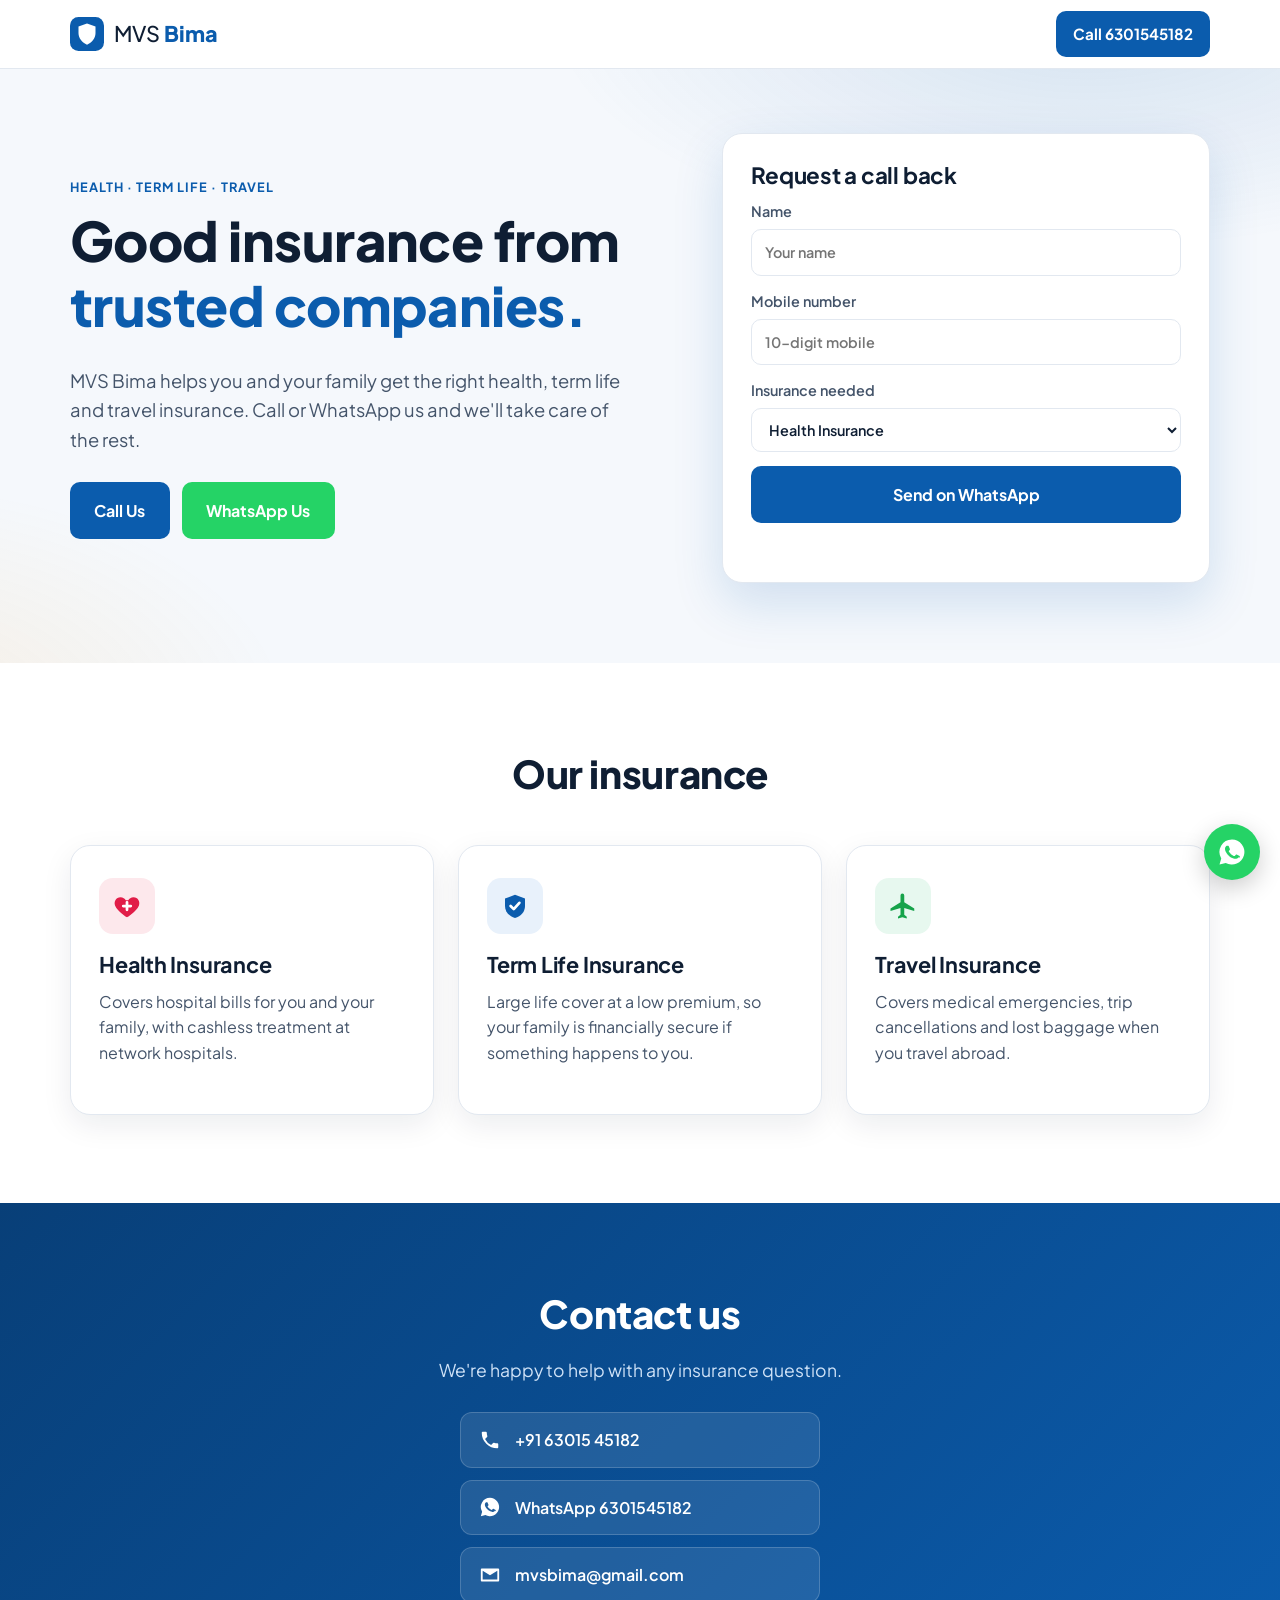
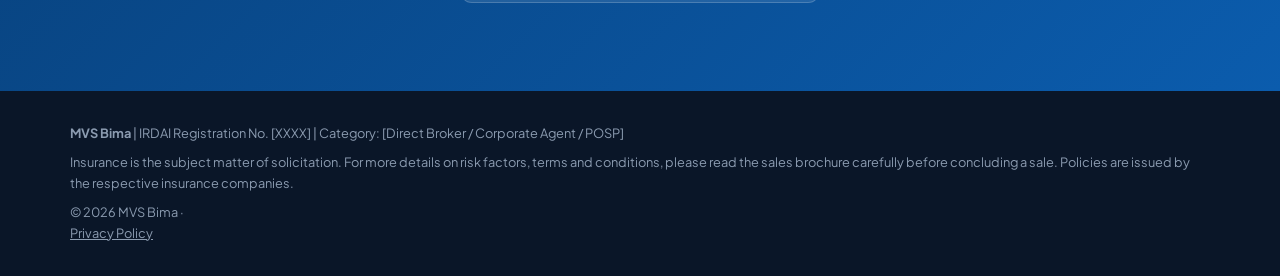
==== index.html @ 155433e0 "MVS Bima website Co-Authored-By: Claude Opus 5.5 <noreply@anthropic.com>" ====
<!doctype html>
<html lang="en">
<head>
  <meta charset="utf-8">
  <meta name="viewport" content="width=device-width, initial-scale=1">
  <title>MVS Bima | Health, Term & Travel Insurance</title>
  <meta name="description" content="Health, term life and travel insurance from trusted insurance companies. Call or WhatsApp MVS Bima on 6301545182.">
  <link rel="canonical" href="https://mvsbima.com/">
  <link rel="icon" href="data:image/svg+xml,<svg xmlns='http://www.w3.org/2000/svg' viewBox='0 0 32 32'><rect width='32' height='32' rx='8' fill='%230b5cad'/><path d='M16 6l8 3v6c0 5-3.4 9-8 11-4.6-2-8-6-8-11V9z' fill='white'/></svg>">
  <link rel="preconnect" href="https://fonts.googleapis.com">
  <link rel="preconnect" href="https://fonts.gstatic.com" crossorigin>
  <link href="https://fonts.googleapis.com/css2?family=Plus+Jakarta+Sans:wght@400;500;600;700;800&display=swap" rel="stylesheet">
  <link rel="stylesheet" href="styles.css">
</head>
<body>

  <!-- Header -->
  <header class="site-header" id="top">
    <div class="container nav">
      <a href="#top" class="brand" aria-label="MVS Bima home">
        <svg class="brand-mark" viewBox="0 0 32 32" aria-hidden="true"><rect width="32" height="32" rx="8"/><path d="M16 6l8 3v6c0 5-3.4 9-8 11-4.6-2-8-6-8-11V9z"/></svg>
        <span>MVS <strong>Bima</strong></span>
      </a>
      <a href="tel:+916301545182" class="btn btn-primary btn-sm">Call 6301545182</a>
    </div>
  </header>

  <main>
    <!-- Hero -->
    <section class="hero">
      <div class="container hero-grid">
        <div class="hero-copy">
          <p class="eyebrow">Health · Term Life · Travel</p>
          <h1>Good insurance from <span class="hl">trusted companies.</span></h1>
          <p class="lead">MVS Bima helps you and your family get the right health, term life and travel insurance. Call or WhatsApp us and we'll take care of the rest.</p>
          <div class="hero-actions">
            <a href="tel:+916301545182" class="btn btn-primary">Call Us</a>
            <a href="https://wa.me/916301545182" target="_blank" rel="noopener" class="btn btn-whatsapp">WhatsApp Us</a>
          </div>
        </div>

        <div class="quote-card">
          <h2>Request a call back</h2>
          <form id="callback-form" class="form" novalidate>
            <label>Name
              <input type="text" name="name" required autocomplete="name" placeholder="Your name">
            </label>
            <label>Mobile number
              <input type="tel" name="phone" required inputmode="numeric" pattern="[6-9][0-9]{9}" maxlength="10" autocomplete="tel" placeholder="10-digit mobile">
            </label>
            <label>Insurance needed
              <select name="type">
                <option>Health Insurance</option>
                <option>Term Life Insurance</option>
                <option>Travel Insurance</option>
              </select>
            </label>
            <button type="submit" class="btn btn-primary btn-block">Send on WhatsApp</button>
            <p class="form-msg" role="status" aria-live="polite"></p>
          </form>
        </div>
      </div>
    </section>

    <!-- Products -->
    <section class="section" id="insurance">
      <div class="container">
        <div class="section-head">
          <h2>Our insurance</h2>
        </div>

        <div class="product-grid">
          <article class="product">
            <div class="icon icon-health" aria-hidden="true">
              <svg viewBox="0 0 24 24"><path d="M12 21s-7.5-4.6-9.5-9.3C1.2 8.5 3.3 5 6.8 5c2 0 3.4 1.1 4.2 2.3h2C13.8 6.1 15.2 5 17.2 5c3.5 0 5.6 3.5 4.3 6.7C19.5 16.4 12 21 12 21z"/><path d="M12 9v6M9 12h6" class="stroke-w"/></svg>
            </div>
            <h3>Health Insurance</h3>
            <p>Covers hospital bills for you and your family, with cashless treatment at network hospitals.</p>
          </article>

          <article class="product">
            <div class="icon icon-term" aria-hidden="true">
              <svg viewBox="0 0 24 24"><path d="M12 3l8 3v6c0 4.6-3.2 8.3-8 9.5C7.2 20.3 4 16.6 4 12V6z"/><path d="M8.5 12l2.5 2.5 4.5-5" class="stroke-w"/></svg>
            </div>
            <h3>Term Life Insurance</h3>
            <p>Large life cover at a low premium, so your family is financially secure if something happens to you.</p>
          </article>

          <article class="product">
            <div class="icon icon-travel" aria-hidden="true">
              <svg viewBox="0 0 24 24"><path d="M21 16v-2l-8-5V3.5a1.5 1.5 0 00-3 0V9l-8 5v2l8-2.5V19l-2 1.5V22l3.5-1 3.5 1v-1.5L13 19v-5.5z"/></svg>
            </div>
            <h3>Travel Insurance</h3>
            <p>Covers medical emergencies, trip cancellations and lost baggage when you travel abroad.</p>
          </article>
        </div>
      </div>
    </section>

    <!-- Contact -->
    <section class="section cta" id="contact">
      <div class="container narrow center">
        <h2>Contact us</h2>
        <p>We're happy to help with any insurance question.</p>
        <div class="contact-list">
          <a class="contact-item" href="tel:+916301545182">
            <svg viewBox="0 0 24 24" aria-hidden="true"><path d="M6.6 10.8a15.1 15.1 0 006.6 6.6l2.2-2.2a1 1 0 011-.25 11.4 11.4 0 003.6.57 1 1 0 011 1V20a1 1 0 01-1 1A17 17 0 013 4a1 1 0 011-1h3.5a1 1 0 011 1c0 1.25.2 2.45.57 3.6a1 1 0 01-.25 1z"/></svg>
            <span>+91 63015 45182</span>
          </a>
          <a class="contact-item" href="https://wa.me/916301545182" target="_blank" rel="noopener">
            <svg viewBox="0 0 24 24" aria-hidden="true"><path d="M12 2a10 10 0 00-8.6 15.1L2 22l5-1.3A10 10 0 1012 2zm5.3 14.2c-.2.6-1.3 1.2-1.8 1.2-.5.1-1 .2-3.3-.7-2.8-1.1-4.6-4-4.7-4.2-.1-.2-1.1-1.5-1.1-2.9s.7-2.1 1-2.4c.3-.3.6-.3.8-.3h.6c.2 0 .4 0 .6.5l.9 2.1c.1.2.1.4 0 .5l-.3.5-.4.5c-.1.1-.3.3-.1.6.2.3.8 1.3 1.7 2.1 1.2 1 2.1 1.3 2.4 1.5.3.1.5.1.6-.1l.9-1c.2-.3.4-.2.6-.1l2 1c.3.1.5.2.5.3.1.1.1.6-.1 1.2z"/></svg>
            <span>WhatsApp 6301545182</span>
          </a>
          <a class="contact-item" href="mailto:mvsbima@gmail.com">
            <svg viewBox="0 0 24 24" aria-hidden="true"><path d="M3 5h18a1 1 0 011 1v12a1 1 0 01-1 1H3a1 1 0 01-1-1V6a1 1 0 011-1zm9 7.2L4 7.3V17h16V7.3z"/></svg>
            <span>mvsbima@gmail.com</span>
          </a>
        </div>
      </div>
    </section>
  </main>

  <!-- Footer -->
  <footer class="site-footer">
    <div class="container disclaimer">
      <!-- TODO: Fill in your IRDAI registration details. Display is mandatory for intermediaries. -->
      <p><strong>MVS Bima</strong> | IRDAI Registration No. [XXXX] | Category: [Direct Broker / Corporate Agent / POSP]</p>
      <p>Insurance is the subject matter of solicitation. For more details on risk factors, terms and conditions, please read the sales brochure carefully before concluding a sale. Policies are issued by the respective insurance companies.</p>
      <p>© <span id="year"></span> MVS Bima · <a href="privacy.html">Privacy Policy</a></p>
    </div>
  </footer>

  <a class="wa-float" href="https://wa.me/916301545182" target="_blank" rel="noopener" aria-label="Chat on WhatsApp">
    <svg viewBox="0 0 24 24" aria-hidden="true"><path d="M12 2a10 10 0 00-8.6 15.1L2 22l5-1.3A10 10 0 1012 2zm5.3 14.2c-.2.6-1.3 1.2-1.8 1.2-.5.1-1 .2-3.3-.7-2.8-1.1-4.6-4-4.7-4.2-.1-.2-1.1-1.5-1.1-2.9s.7-2.1 1-2.4c.3-.3.6-.3.8-.3h.6c.2 0 .4 0 .6.5l.9 2.1c.1.2.1.4 0 .5l-.3.5-.4.5c-.1.1-.3.3-.1.6.2.3.8 1.3 1.7 2.1 1.2 1 2.1 1.3 2.4 1.5.3.1.5.1.6-.1l.9-1c.2-.3.4-.2.6-.1l2 1c.3.1.5.2.5.3.1.1.1.6-.1 1.2z"/></svg>
  </a>

  <script src="script.js"></script>
</body>
</html>
---- styles.css ----
:root {
  --blue: #0b5cad;
  --blue-dark: #083f78;
  --blue-soft: #e8f1fb;
  --accent: #f59e0b;
  --green: #16a34a;
  --ink: #0f1e33;
  --ink-2: #44546a;
  --line: #e2e8f0;
  --bg: #ffffff;
  --bg-alt: #f5f8fc;
  --radius: 14px;
  --shadow: 0 10px 30px rgba(15, 30, 51, .08);
  --shadow-lg: 0 20px 50px rgba(11, 92, 173, .16);
}

*, *::before, *::after { box-sizing: border-box; }
html { scroll-behavior: smooth; scroll-padding-top: 80px; }
body {
  margin: 0;
  font-family: "Plus Jakarta Sans", system-ui, -apple-system, Segoe UI, Roboto, sans-serif;
  color: var(--ink);
  background: var(--bg);
  line-height: 1.6;
  -webkit-font-smoothing: antialiased;
}
img, svg { display: block; max-width: 100%; }
a { color: inherit; text-decoration: none; }
h1, h2, h3, h4 { line-height: 1.2; margin: 0 0 .5em; letter-spacing: -.01em; }
p { margin: 0 0 1em; }

.container { width: 100%; max-width: 1180px; margin: 0 auto; padding: 0 20px; }
.container.narrow { max-width: 820px; }

/* Buttons */
.btn {
  display: inline-flex; align-items: center; justify-content: center; gap: .5em;
  padding: .85em 1.4em; border-radius: 10px; border: 2px solid transparent;
  font: inherit; font-weight: 700; cursor: pointer; transition: .2s ease;
}
.btn-sm { padding: .55em 1em; font-size: .95rem; }
.btn-block { width: 100%; }
.btn-primary { background: var(--blue); color: #fff; }
.btn-primary:hover { background: var(--blue-dark); transform: translateY(-1px); }
.btn-whatsapp { background: #25d366; color: #fff; }
.btn-whatsapp:hover { background: #1ebe5a; transform: translateY(-1px); }
.hero-actions { display: flex; flex-wrap: wrap; gap: 12px; margin-top: 28px; }

/* Header */
.site-header {
  position: sticky; top: 0; z-index: 50;
  background: rgba(255, 255, 255, .92); backdrop-filter: blur(10px);
  border-bottom: 1px solid var(--line);
}
.nav { display: flex; align-items: center; justify-content: space-between; height: 68px; }
.brand { display: flex; align-items: center; gap: 10px; font-size: 1.35rem; font-weight: 500; color: var(--ink); }
.brand strong { color: var(--blue); font-weight: 800; }
.brand-mark { width: 34px; height: 34px; }
.brand-mark rect { fill: var(--blue); }
.brand-mark path { fill: #fff; }


/* Hero */
.hero {
  background:
    radial-gradient(900px 400px at 85% -10%, rgba(11, 92, 173, .14), transparent 60%),
    radial-gradient(700px 400px at -10% 110%, rgba(245, 158, 11, .10), transparent 60%),
    var(--bg-alt);
  padding: 64px 0 80px;
}
.hero-grid { display: grid; grid-template-columns: 1.1fr .9fr; gap: 56px; align-items: center; }
.eyebrow { color: var(--blue); font-weight: 700; text-transform: uppercase; letter-spacing: .08em; font-size: .8rem; margin-bottom: .8em; }
.hero h1 { font-size: clamp(2.1rem, 4.4vw, 3.4rem); font-weight: 800; }
.hl { color: var(--blue); }
.lead { font-size: 1.15rem; color: var(--ink-2); max-width: 560px; }
.hero-points { list-style: none; padding: 0; margin: 24px 0 0; display: grid; gap: 10px; }
.hero-points li, .ticks li { position: relative; padding-left: 30px; }
.hero-points li::before, .ticks li::before {
  content: ""; position: absolute; left: 0; top: .3em; width: 18px; height: 18px; border-radius: 50%;
  background: var(--green) url("data:image/svg+xml,%3Csvg xmlns='http://www.w3.org/2000/svg' viewBox='0 0 24 24' fill='none' stroke='white' stroke-width='3.5' stroke-linecap='round' stroke-linejoin='round'%3E%3Cpath d='M5 12l5 5 9-10'/%3E%3C/svg%3E") center / 12px no-repeat;
}
.hero-points li { font-weight: 600; }

/* Quote card */
.quote-card, .cta-card {
  background: #fff; border-radius: 20px; padding: 28px; box-shadow: var(--shadow-lg); border: 1px solid var(--line);
}
.quote-card h2 { font-size: 1.4rem; }

.form { display: grid; gap: 14px; }
.form label { display: grid; gap: 6px; font-size: .9rem; font-weight: 600; color: var(--ink-2); }
.form .row { display: grid; grid-template-columns: 1fr 1fr; gap: 14px; }
.form input, .form select {
  font: inherit; color: var(--ink); padding: .75em .9em; border: 1.5px solid var(--line); border-radius: 10px; background: #fff; width: 100%;
}
.form input:focus, .form select:focus { outline: none; border-color: var(--blue); box-shadow: 0 0 0 3px rgba(11, 92, 173, .15); }
.form input.invalid { border-color: #dc2626; }
.form .check { display: flex; gap: 10px; align-items: flex-start; font-weight: 500; font-size: .82rem; }
.form .check input { width: auto; margin-top: 3px; }
.form-msg { margin: 0; font-size: .9rem; font-weight: 600; min-height: 1.2em; }
.form-msg.ok { color: var(--green); }
.form-msg.err { color: #dc2626; }
[hidden] { display: none !important; }

/* Sections */
.section { padding: 88px 0; }
.section.alt { background: var(--bg-alt); }
.section-head { text-align: center; max-width: 680px; margin: 0 auto 48px; }
.section-head h2 { font-size: clamp(1.8rem, 3vw, 2.5rem); font-weight: 800; }
.section-head p:not(.eyebrow) { color: var(--ink-2); font-size: 1.05rem; }

/* Products */
.product-grid { display: grid; grid-template-columns: repeat(3, 1fr); gap: 24px; align-items: stretch; }
.product {
  position: relative; display: flex; flex-direction: column; background: #fff; border: 1px solid var(--line);
  border-radius: 20px; padding: 32px 28px; box-shadow: var(--shadow); transition: .25s ease;
}
.product:hover { transform: translateY(-4px); box-shadow: var(--shadow-lg); }
.product.featured { border: 2px solid var(--blue); }
.product h3 { font-size: 1.35rem; }
.product > p { color: var(--ink-2); }
.product .ticks { list-style: none; padding: 0; margin: 8px 0 28px; display: grid; gap: 10px; flex: 1; font-size: .95rem; }
.badge { position: absolute; top: -13px; right: 24px; background: var(--accent); color: #fff; font-size: .75rem; font-weight: 800; padding: 4px 12px; border-radius: 99px; text-transform: uppercase; letter-spacing: .05em; }
.icon { width: 56px; height: 56px; border-radius: 14px; display: grid; place-items: center; margin-bottom: 18px; }
.icon svg { width: 30px; height: 30px; }
.icon svg path { fill: currentColor; }
.icon svg .stroke-w { fill: none; stroke: #fff; stroke-width: 2.2; stroke-linecap: round; stroke-linejoin: round; }
.icon-health { background: #fde8ec; color: #e11d48; }
.icon-term { background: var(--blue-soft); color: var(--blue); }
.icon-travel { background: #e7f8ef; color: var(--green); }
.footnote { margin-top: 24px; text-align: center; font-size: .82rem; color: var(--ink-2); }

/* CTA */
.cta { background: linear-gradient(135deg, var(--blue-dark), var(--blue)); color: #fff; }
.cta-grid { display: grid; grid-template-columns: 1.1fr .9fr; gap: 56px; align-items: center; }
.cta h2 { font-size: clamp(1.8rem, 3vw, 2.5rem); font-weight: 800; }
.cta-grid > div > p { color: #cfe2f7; font-size: 1.1rem; }
.cta-card { color: var(--ink); }
.cta-card h3 { font-size: 1.3rem; }
.center { text-align: center; }
.cta .center > p { color: #cfe2f7; font-size: 1.1rem; }
.contact-list { display: grid; gap: 12px; margin: 28px auto 0; max-width: 360px; text-align: left; }
.contact-item { display: flex; align-items: center; gap: 14px; padding: 14px 18px; border-radius: 12px; background: rgba(255, 255, 255, .1); border: 1px solid rgba(255, 255, 255, .18); font-weight: 600; transition: .2s; }
.contact-item:hover { background: rgba(255, 255, 255, .18); }
.contact-item svg { width: 22px; height: 22px; fill: #fff; flex: none; }

/* Footer */
.site-footer { background: #0a1628; color: #c3cfdd; padding: 8px 0 24px; font-size: .95rem; }
.disclaimer a { text-decoration: underline; }
.site-footer h4 { color: #fff; font-size: 1rem; margin-bottom: 14px; }
.site-footer a:not(.brand) { display: block; margin-bottom: 8px; }
.site-footer a:not(.brand):hover { color: #fff; }
.disclaimer { padding-top: 24px; font-size: .8rem; color: #8b9bb0; }
.disclaimer p { margin-bottom: .7em; }

/* WhatsApp float */
.wa-float { position: fixed; right: 20px; bottom: 20px; z-index: 60; width: 56px; height: 56px; border-radius: 50%; background: #25d366; display: grid; place-items: center; box-shadow: 0 8px 24px rgba(0, 0, 0, .2); transition: .2s; }
.wa-float:hover { transform: scale(1.06); }
.wa-float svg { width: 30px; height: 30px; fill: #fff; }

/* Responsive */
@media (max-width: 980px) {
  .hero-grid, .cta-grid { grid-template-columns: 1fr; gap: 40px; }
  .product-grid { grid-template-columns: 1fr; max-width: 520px; margin: 0 auto; }
}
@media (max-width: 820px) {
  .nav .btn-sm { font-size: .85rem; padding: .5em .8em; }
}
@media (max-width: 560px) {
  .hero { padding: 40px 0 56px; }
  .section { padding: 64px 0; }
  .quote-card, .cta-card { padding: 22px; }
}
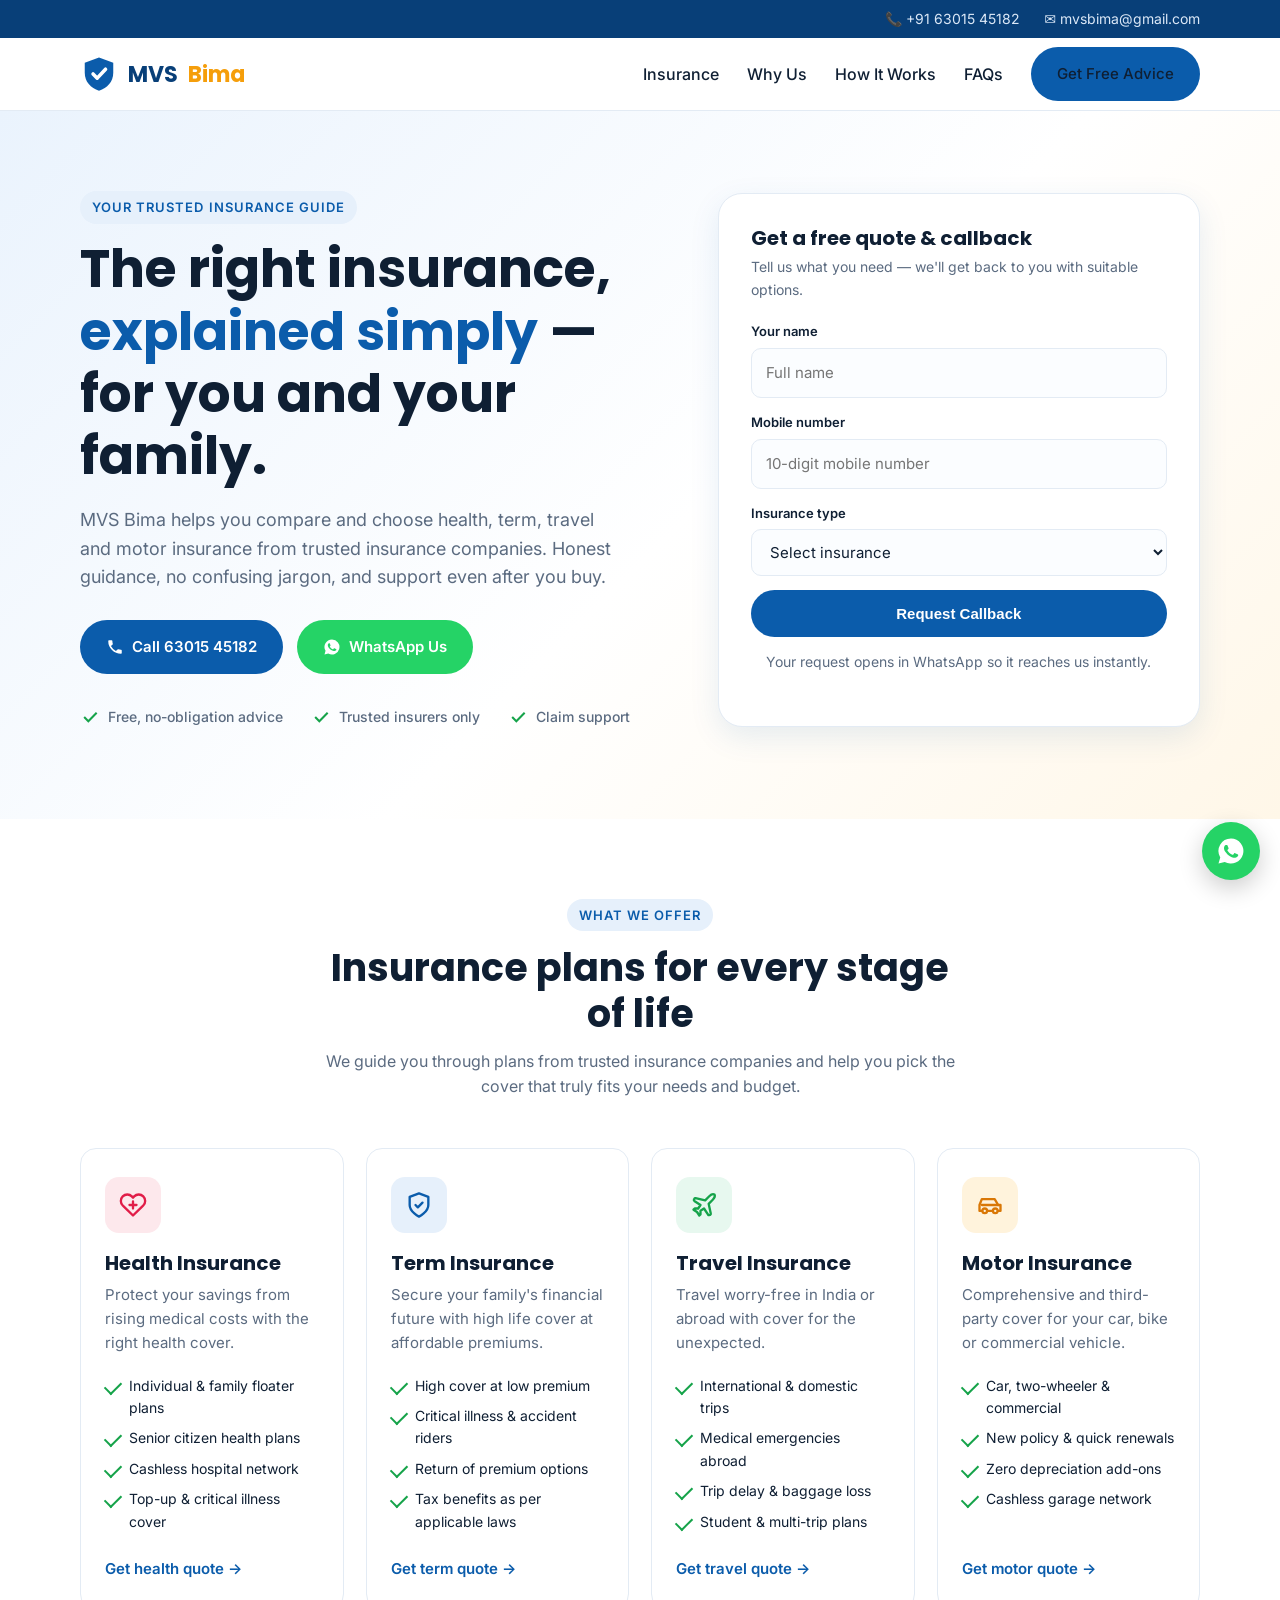
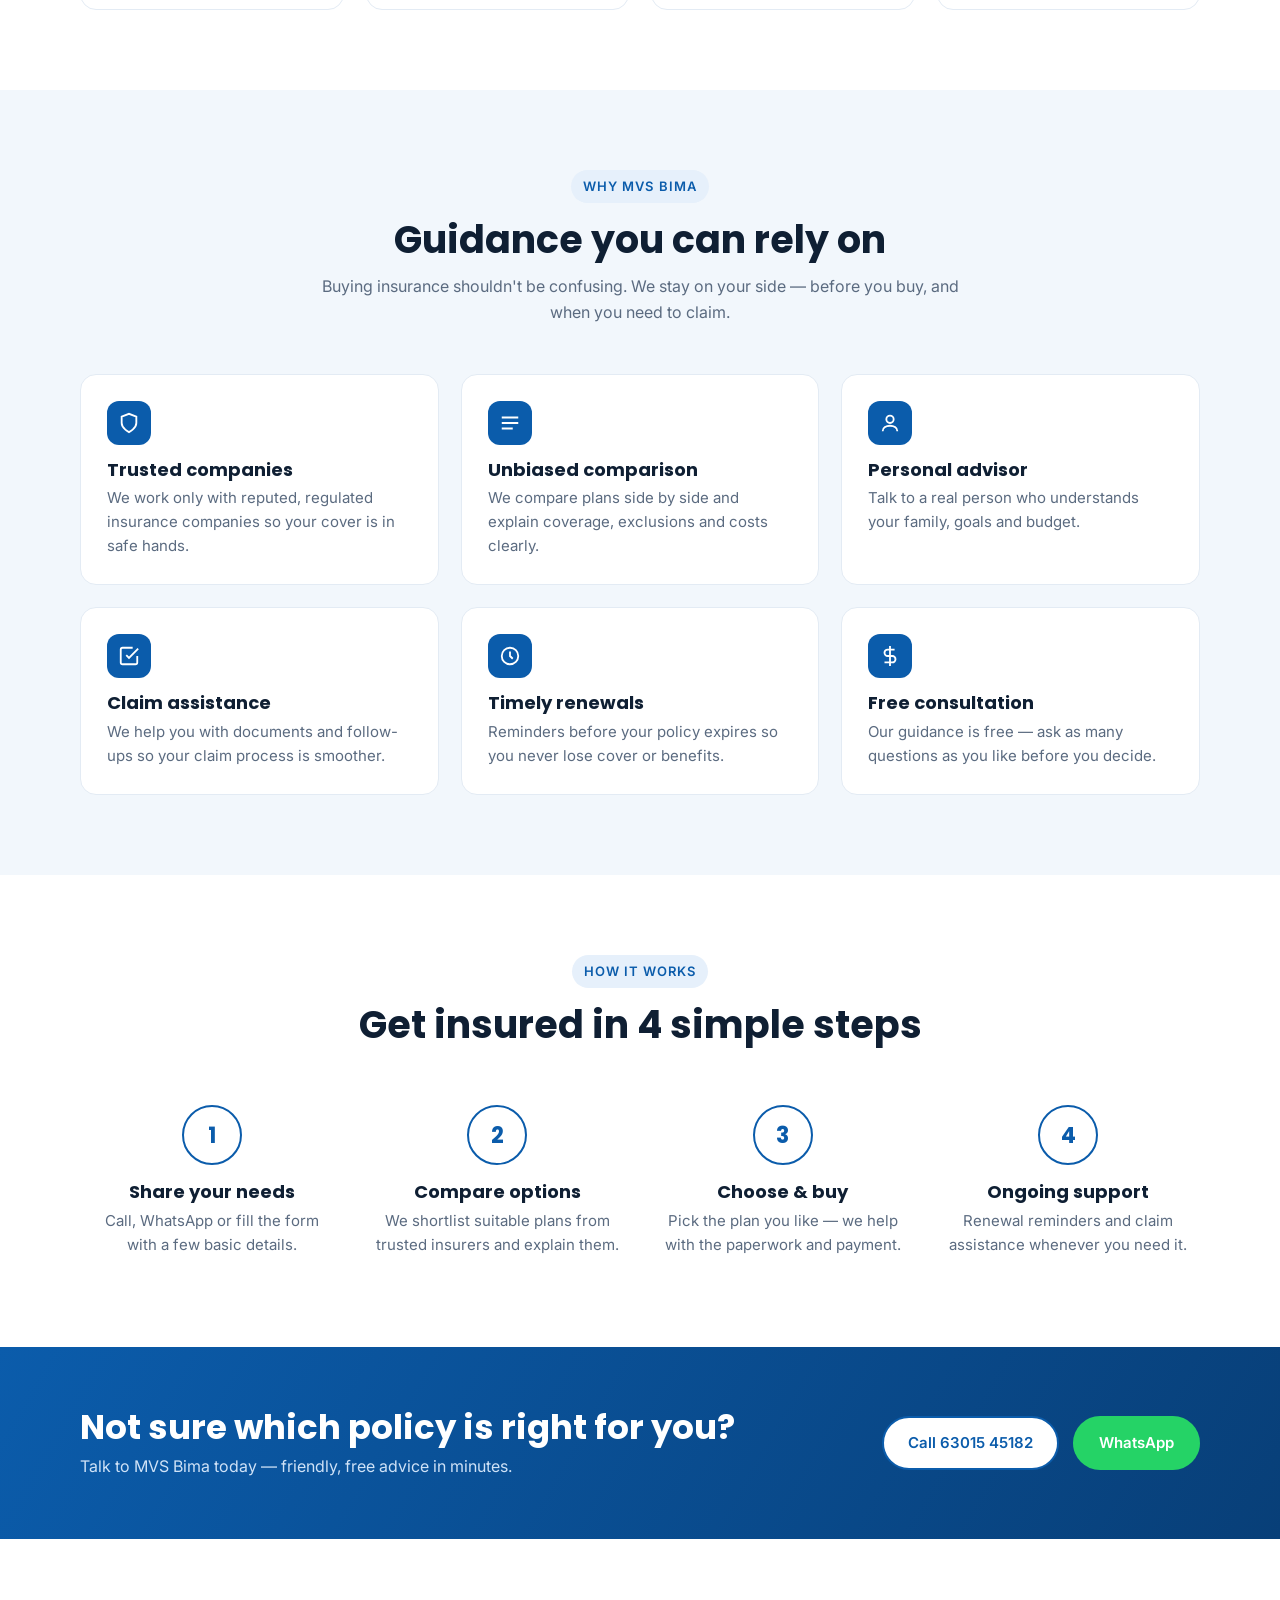
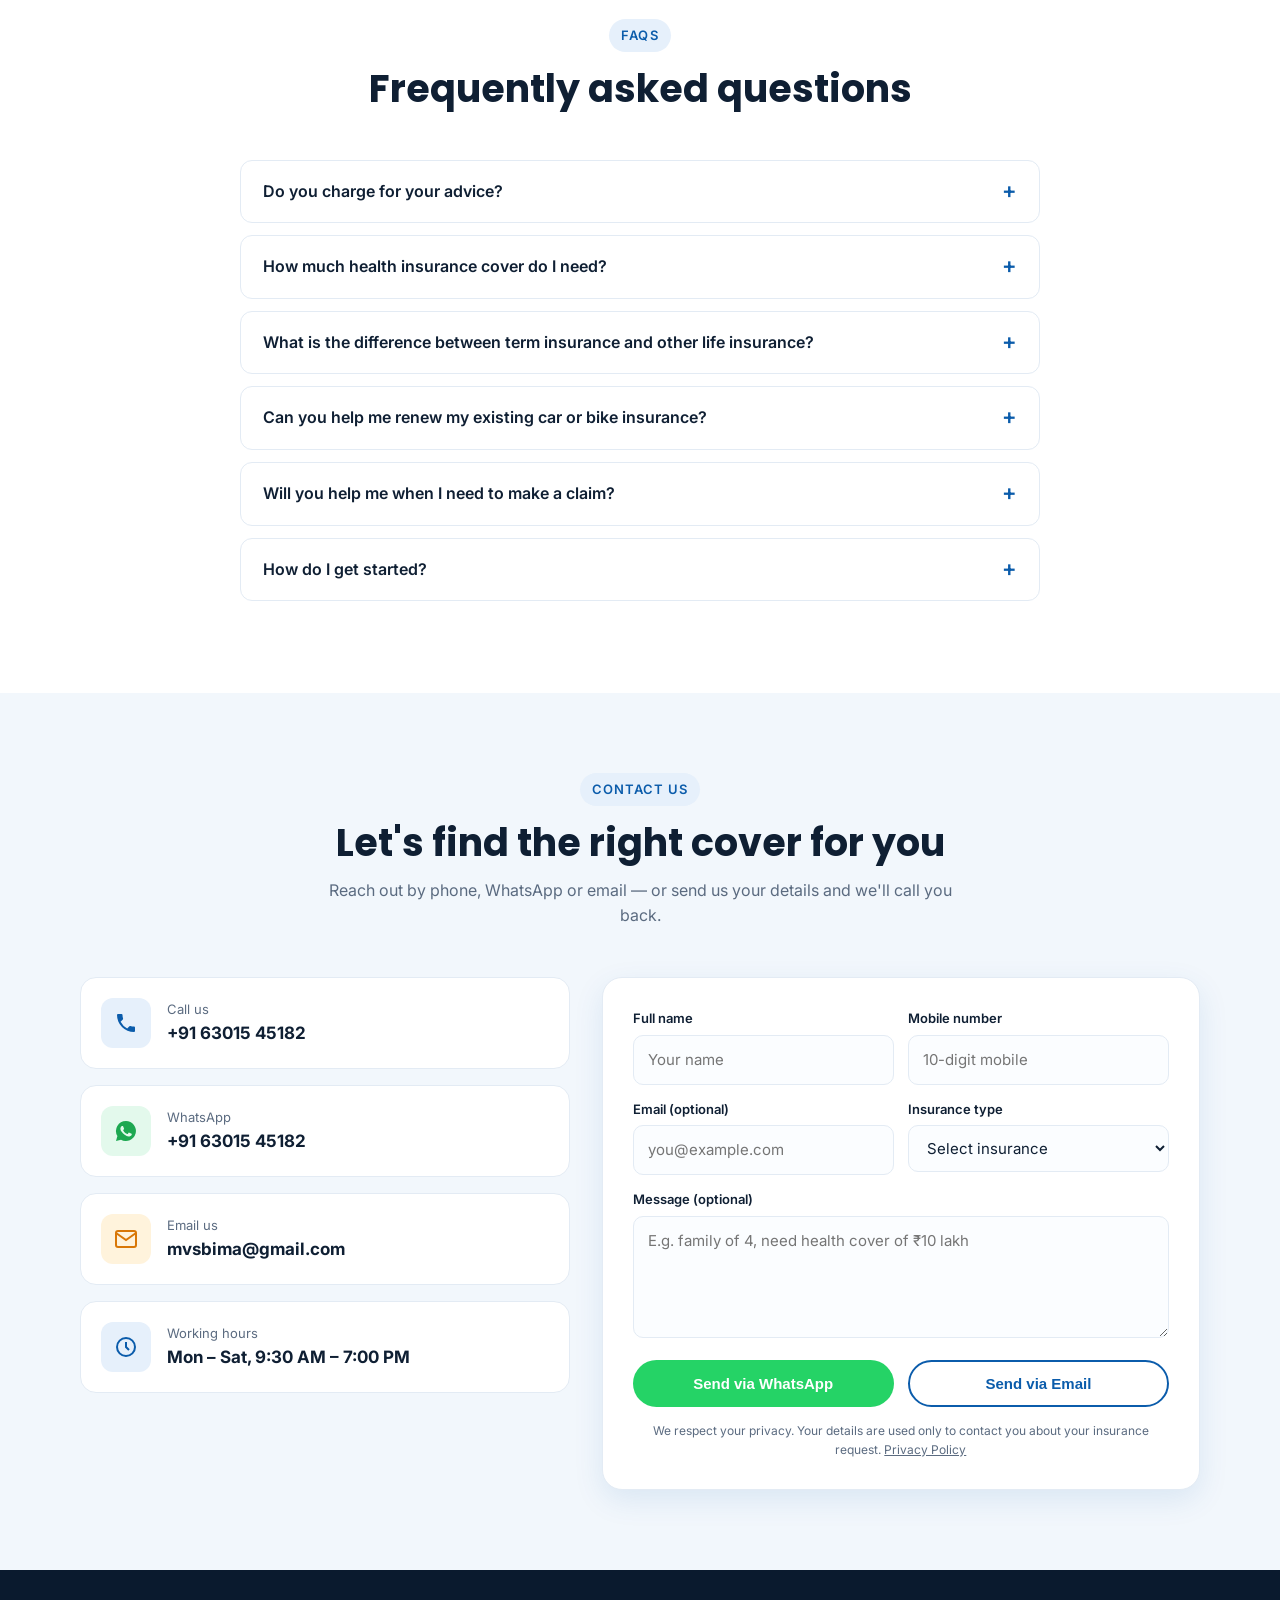
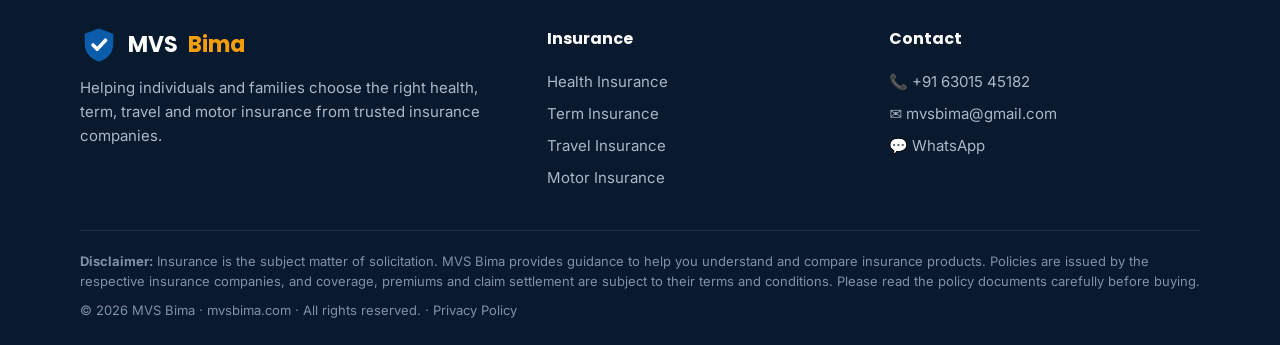
==== commit f8640afc: "Launch new MVS Bima website with health, term, travel and motor insurance Replaces the homepage with" ====
--- a/index.html
+++ b/index.html
@@ -1,139 +1,528 @@
-<!doctype html>
+<!DOCTYPE html>
 <html lang="en">
 <head>
-  <meta charset="utf-8">
-  <meta name="viewport" content="width=device-width, initial-scale=1">
-  <title>MVS Bima | Health, Term & Travel Insurance</title>
-  <meta name="description" content="Health, term life and travel insurance from trusted insurance companies. Call or WhatsApp MVS Bima on 6301545182.">
-  <link rel="canonical" href="https://mvsbima.com/">
-  <link rel="icon" href="data:image/svg+xml,<svg xmlns='http://www.w3.org/2000/svg' viewBox='0 0 32 32'><rect width='32' height='32' rx='8' fill='%230b5cad'/><path d='M16 6l8 3v6c0 5-3.4 9-8 11-4.6-2-8-6-8-11V9z' fill='white'/></svg>">
-  <link rel="preconnect" href="https://fonts.googleapis.com">
-  <link rel="preconnect" href="https://fonts.gstatic.com" crossorigin>
-  <link href="https://fonts.googleapis.com/css2?family=Plus+Jakarta+Sans:wght@400;500;600;700;800&display=swap" rel="stylesheet">
-  <link rel="stylesheet" href="styles.css">
+<meta charset="UTF-8">
+<meta name="viewport" content="width=device-width, initial-scale=1">
+<title>MVS Bima | Health, Term, Travel &amp; Motor Insurance Guidance</title>
+<meta name="description" content="MVS Bima helps you choose the right health, term, travel and motor insurance from trusted insurance companies. Free guidance. Call 6301545182.">
+<meta name="keywords" content="MVS Bima, health insurance, term insurance, travel insurance, motor insurance, car insurance, bike insurance, insurance advisor">
+<link rel="canonical" href="https://mvsbima.com/">
+<meta property="og:title" content="MVS Bima – Insurance guidance you can trust">
+<meta property="og:description" content="Health, term, travel and motor insurance from trusted companies. Call 6301545182.">
+<meta property="og:url" content="https://mvsbima.com/">
+<meta property="og:type" content="website">
+<link rel="icon" href="data:image/svg+xml,%3Csvg xmlns='http://www.w3.org/2000/svg' viewBox='0 0 64 64'%3E%3Cpath d='M32 4 8 13v17c0 15 10 26 24 30 14-4 24-15 24-30V13z' fill='%230b5cab'/%3E%3Cpath d='m22 32 7 7 14-15' stroke='%23fff' stroke-width='6' fill='none' stroke-linecap='round' stroke-linejoin='round'/%3E%3C/svg%3E">
+<link rel="preconnect" href="https://fonts.googleapis.com">
+<link rel="preconnect" href="https://fonts.gstatic.com" crossorigin>
+<link href="https://fonts.googleapis.com/css2?family=Poppins:wght@500;600;700&family=Inter:wght@400;500;600&display=swap" rel="stylesheet">
+<style>
+:root{
+  --primary:#0b5cab; --primary-dark:#083f78; --accent:#f59e0b; --green:#16a34a;
+  --ink:#0f1f33; --muted:#5b6b80; --bg:#ffffff; --soft:#f2f7fc; --line:#e3ebf4;
+  --radius:16px; --shadow:0 10px 30px rgba(11,92,171,.10);
+}
+*{box-sizing:border-box;margin:0;padding:0}
+html{scroll-behavior:smooth}
+body{font-family:Inter,system-ui,-apple-system,"Segoe UI",Roboto,sans-serif;color:var(--ink);background:var(--bg);line-height:1.6;font-size:16px}
+h1,h2,h3{font-family:Poppins,Inter,sans-serif;line-height:1.2;color:var(--ink)}
+a{color:inherit;text-decoration:none}
+img,svg{display:block}
+.container{width:100%;max-width:1160px;margin:0 auto;padding:0 20px}
+section{padding:80px 0}
+.eyebrow{display:inline-block;font-size:13px;font-weight:600;letter-spacing:.08em;text-transform:uppercase;color:var(--primary);background:#e6f0fb;padding:6px 12px;border-radius:999px;margin-bottom:14px}
+.section-head{text-align:center;max-width:640px;margin:0 auto 48px}
+.section-head h2{font-size:clamp(26px,4vw,38px);margin-bottom:12px}
+.section-head p{color:var(--muted)}
+.btn{display:inline-flex;align-items:center;gap:8px;padding:13px 24px;border-radius:999px;font-weight:600;font-size:15px;border:2px solid transparent;cursor:pointer;transition:.2s}
+.btn-primary{background:var(--primary);color:#fff}
+.btn-primary:hover{background:var(--primary-dark)}
+.btn-outline{border-color:var(--primary);color:var(--primary);background:#fff}
+.btn-outline:hover{background:var(--soft)}
+.btn-wa{background:#25d366;color:#fff}
+.btn-wa:hover{background:#1da851}
+.btn svg{width:18px;height:18px}
+
+/* Top bar + nav */
+.topbar{background:var(--primary-dark);color:#dbe8f7;font-size:14px}
+.topbar .container{display:flex;justify-content:flex-end;gap:24px;padding-top:8px;padding-bottom:8px;flex-wrap:wrap}
+.topbar a:hover{color:#fff}
+header.nav{position:sticky;top:0;z-index:50;background:rgba(255,255,255,.96);backdrop-filter:blur(8px);border-bottom:1px solid var(--line)}
+.nav .container{display:flex;align-items:center;justify-content:space-between;height:72px}
+.logo{display:flex;align-items:center;gap:10px;font-family:Poppins,sans-serif;font-weight:700;font-size:22px;color:var(--primary-dark)}
+.logo svg{width:38px;height:38px}
+.logo span{color:var(--accent)}
+.nav ul{display:flex;gap:28px;list-style:none;align-items:center}
+.nav ul a{font-weight:500;color:var(--ink)}
+.nav ul a:hover{color:var(--primary)}
+.menu-btn{display:none;background:none;border:0;cursor:pointer;padding:8px}
+.menu-btn span{display:block;width:24px;height:2px;background:var(--ink);margin:5px 0;transition:.2s}
+
+/* Hero */
+.hero{background:linear-gradient(135deg,#eaf3fd 0%,#ffffff 55%,#fff7e8 100%);padding:80px 0 90px}
+.hero .container{display:grid;grid-template-columns:1.1fr .9fr;gap:48px;align-items:center}
+.hero h1{font-size:clamp(32px,5vw,52px);margin-bottom:18px}
+.hero h1 em{font-style:normal;color:var(--primary)}
+.hero p.lead{font-size:18px;color:var(--muted);margin-bottom:28px;max-width:540px}
+.hero-actions{display:flex;gap:14px;flex-wrap:wrap;margin-bottom:32px}
+.trust-row{display:flex;gap:28px;flex-wrap:wrap}
+.trust-row div{display:flex;align-items:center;gap:8px;font-size:14px;font-weight:500;color:var(--muted)}
+.trust-row svg{width:20px;height:20px;color:var(--green)}
+.hero-card{background:#fff;border-radius:24px;box-shadow:var(--shadow);padding:32px;border:1px solid var(--line)}
+.hero-card h3{font-size:20px;margin-bottom:6px}
+.hero-card p{color:var(--muted);font-size:14px;margin-bottom:20px}
+
+/* Form */
+.form-grid{display:grid;gap:14px}
+.form-grid label{font-size:13px;font-weight:600;color:var(--ink);display:block;margin-bottom:6px}
+.form-grid input,.form-grid select,.form-grid textarea{width:100%;padding:12px 14px;border:1.5px solid var(--line);border-radius:10px;font:inherit;font-size:15px;background:#fbfdff;color:var(--ink)}
+.form-grid input:focus,.form-grid select:focus,.form-grid textarea:focus{outline:none;border-color:var(--primary);background:#fff}
+.form-grid .btn{width:100%;justify-content:center}
+.form-note{font-size:12px;color:var(--muted);text-align:center}
+
+/* Services */
+.services{background:#fff}
+.cards{display:grid;grid-template-columns:repeat(4,1fr);gap:22px}
+.card{background:#fff;border:1px solid var(--line);border-radius:var(--radius);padding:28px 24px;transition:.25s;display:flex;flex-direction:column}
+.card:hover{transform:translateY(-4px);box-shadow:var(--shadow);border-color:#cfe0f3}
+.card .icon{width:56px;height:56px;border-radius:14px;display:grid;place-items:center;margin-bottom:18px}
+.card .icon svg{width:28px;height:28px}
+.card h3{font-size:20px;margin-bottom:8px}
+.card p{color:var(--muted);font-size:15px;margin-bottom:16px}
+.card ul{list-style:none;margin-bottom:20px;flex:1}
+.card li{font-size:14px;padding:4px 0 4px 24px;position:relative}
+.card li::before{content:"";position:absolute;left:0;top:10px;width:14px;height:8px;border-left:2px solid var(--green);border-bottom:2px solid var(--green);transform:rotate(-45deg)}
+.card .link{font-weight:600;color:var(--primary);font-size:15px}
+.card .link:hover{text-decoration:underline}
+.i-health{background:#fde8ec;color:#e11d48}
+.i-term{background:#e6f0fb;color:var(--primary)}
+.i-travel{background:#e7f8ef;color:var(--green)}
+.i-motor{background:#fff3dc;color:#d97706}
+
+/* Why us */
+.why{background:var(--soft)}
+.why-grid{display:grid;grid-template-columns:repeat(3,1fr);gap:22px}
+.why-item{background:#fff;border-radius:var(--radius);padding:26px;border:1px solid var(--line)}
+.why-item .num{width:44px;height:44px;border-radius:12px;background:var(--primary);color:#fff;display:grid;place-items:center;margin-bottom:14px}
+.why-item .num svg{width:22px;height:22px}
+.why-item h3{font-size:18px;margin-bottom:6px}
+.why-item p{color:var(--muted);font-size:15px}
+
+/* Process */
+.steps{display:grid;grid-template-columns:repeat(4,1fr);gap:22px;counter-reset:step}
+.step{text-align:center;padding:10px}
+.step::before{counter-increment:step;content:counter(step);display:grid;place-items:center;width:56px;height:56px;margin:0 auto 16px;border-radius:50%;background:#fff;border:2px solid var(--primary);color:var(--primary);font-family:Poppins,sans-serif;font-weight:700;font-size:22px}
+.step h3{font-size:18px;margin-bottom:6px}
+.step p{color:var(--muted);font-size:15px}
+
+/* CTA band */
+.cta-band{background:linear-gradient(120deg,var(--primary) 0%,var(--primary-dark) 100%);color:#fff;padding:60px 0}
+.cta-band .container{display:flex;align-items:center;justify-content:space-between;gap:24px;flex-wrap:wrap}
+.cta-band h2{color:#fff;font-size:clamp(24px,3.5vw,34px);margin-bottom:6px}
+.cta-band p{color:#cfe2f7}
+.cta-band .btn-outline{background:#fff}
+
+/* FAQ */
+.faq-list{max-width:800px;margin:0 auto}
+details{border:1px solid var(--line);border-radius:12px;margin-bottom:12px;background:#fff}
+summary{cursor:pointer;padding:18px 22px;font-weight:600;list-style:none;display:flex;justify-content:space-between;gap:16px}
+summary::-webkit-details-marker{display:none}
+summary::after{content:"+";font-size:22px;color:var(--primary);line-height:1}
+details[open] summary::after{content:"–"}
+details p{padding:0 22px 18px;color:var(--muted)}
+
+/* Contact */
+.contact{background:var(--soft)}
+.contact-grid{display:grid;grid-template-columns:.9fr 1.1fr;gap:32px;align-items:start}
+.contact-info{display:grid;gap:16px}
+.info-box{display:flex;gap:16px;align-items:center;background:#fff;border:1px solid var(--line);border-radius:var(--radius);padding:20px}
+.info-box .icon{width:50px;height:50px;border-radius:12px;background:#e6f0fb;color:var(--primary);display:grid;place-items:center;flex-shrink:0}
+.info-box .icon svg{width:24px;height:24px}
+.info-box small{display:block;color:var(--muted);font-size:13px}
+.info-box strong{font-size:17px;word-break:break-word}
+.info-box a:hover strong{color:var(--primary)}
+.contact-form{background:#fff;border-radius:20px;border:1px solid var(--line);padding:30px;box-shadow:var(--shadow)}
+.two{display:grid;grid-template-columns:1fr 1fr;gap:14px}
+
+/* Footer */
+footer{background:#0a1a2e;color:#aab8c8;padding:56px 0 24px;font-size:15px}
+.foot-grid{display:grid;grid-template-columns:1.4fr 1fr 1fr;gap:32px;margin-bottom:36px}
+footer .logo{color:#fff;margin-bottom:12px}
+footer h4{color:#fff;font-family:Poppins,sans-serif;font-size:16px;margin-bottom:14px}
+footer ul{list-style:none}
+footer li{padding:4px 0}
+footer a:hover{color:#fff}
+.disclaimer{border-top:1px solid #1d324c;padding-top:20px;font-size:13px;color:#7f91a6}
+.disclaimer p+p{margin-top:8px}
+
+/* Floating WhatsApp */
+.wa-float{position:fixed;right:20px;bottom:20px;width:58px;height:58px;border-radius:50%;background:#25d366;color:#fff;display:grid;place-items:center;box-shadow:0 8px 24px rgba(0,0,0,.2);z-index:60;transition:.2s}
+.wa-float:hover{transform:scale(1.08)}
+.wa-float svg{width:30px;height:30px}
+
+/* Responsive */
+@media (max-width:1000px){
+  .cards{grid-template-columns:repeat(2,1fr)}
+  .steps{grid-template-columns:repeat(2,1fr)}
+  .why-grid{grid-template-columns:repeat(2,1fr)}
+}
+@media (max-width:860px){
+  .hero .container,.contact-grid{grid-template-columns:1fr}
+  .foot-grid{grid-template-columns:1fr 1fr}
+  .menu-btn{display:block}
+  .nav ul{position:absolute;top:72px;left:0;right:0;background:#fff;flex-direction:column;gap:0;border-bottom:1px solid var(--line);display:none;padding:8px 0}
+  .nav ul.open{display:flex}
+  .nav ul li{width:100%}
+  .nav ul a{display:block;padding:12px 20px}
+  .nav ul .btn{margin:8px 20px;justify-content:center}
+}
+@media (max-width:560px){
+  section{padding:60px 0}
+  .container{padding:0 16px}
+  .cards,.steps,.why-grid,.two,.foot-grid{grid-template-columns:1fr}
+  .topbar .container{justify-content:center;gap:14px;font-size:13px}
+  .hero{padding:48px 0 60px}
+  .hero-card,.contact-form{padding:22px}
+  .cta-band .container{flex-direction:column;align-items:flex-start}
+}
+</style>
 </head>
 <body>
 
-  <!-- Header -->
-  <header class="site-header" id="top">
-    <div class="container nav">
-      <a href="#top" class="brand" aria-label="MVS Bima home">
-        <svg class="brand-mark" viewBox="0 0 32 32" aria-hidden="true"><rect width="32" height="32" rx="8"/><path d="M16 6l8 3v6c0 5-3.4 9-8 11-4.6-2-8-6-8-11V9z"/></svg>
-        <span>MVS <strong>Bima</strong></span>
-      </a>
-      <a href="tel:+916301545182" class="btn btn-primary btn-sm">Call 6301545182</a>
-    </div>
-  </header>
-
-  <main>
-    <!-- Hero -->
-    <section class="hero">
-      <div class="container hero-grid">
-        <div class="hero-copy">
-          <p class="eyebrow">Health · Term Life · Travel</p>
-          <h1>Good insurance from <span class="hl">trusted companies.</span></h1>
-          <p class="lead">MVS Bima helps you and your family get the right health, term life and travel insurance. Call or WhatsApp us and we'll take care of the rest.</p>
-          <div class="hero-actions">
-            <a href="tel:+916301545182" class="btn btn-primary">Call Us</a>
-            <a href="https://wa.me/916301545182" target="_blank" rel="noopener" class="btn btn-whatsapp">WhatsApp Us</a>
+<div class="topbar">
+  <div class="container">
+    <a href="tel:+916301545182">📞 +91 63015 45182</a>
+    <a href="mailto:mvsbima@gmail.com">✉️ mvsbima@gmail.com</a>
+  </div>
+</div>
+
+<header class="nav">
+  <div class="container">
+    <a href="#home" class="logo" aria-label="MVS Bima home">
+      <svg viewBox="0 0 64 64" aria-hidden="true"><path d="M32 4 8 13v17c0 15 10 26 24 30 14-4 24-15 24-30V13z" fill="#0b5cab"/><path d="m22 32 7 7 14-15" stroke="#fff" stroke-width="6" fill="none" stroke-linecap="round" stroke-linejoin="round"/></svg>
+      MVS<span>Bima</span>
+    </a>
+    <button class="menu-btn" aria-label="Open menu" aria-expanded="false"><span></span><span></span><span></span></button>
+    <ul id="menu">
+      <li><a href="#services">Insurance</a></li>
+      <li><a href="#why">Why Us</a></li>
+      <li><a href="#how">How It Works</a></li>
+      <li><a href="#faq">FAQs</a></li>
+      <li><a href="#contact" class="btn btn-primary">Get Free Advice</a></li>
+    </ul>
+  </div>
+</header>
+
+<main>
+<!-- HERO -->
+<section class="hero" id="home">
+  <div class="container">
+    <div>
+      <span class="eyebrow">Your Trusted Insurance Guide</span>
+      <h1>The right insurance, <em>explained simply</em> — for you and your family.</h1>
+      <p class="lead">MVS Bima helps you compare and choose health, term, travel and motor insurance from trusted insurance companies. Honest guidance, no confusing jargon, and support even after you buy.</p>
+      <div class="hero-actions">
+        <a href="tel:+916301545182" class="btn btn-primary">
+          <svg viewBox="0 0 24 24" fill="currentColor"><path d="M6.6 10.8a15.2 15.2 0 0 0 6.6 6.6l2.2-2.2a1 1 0 0 1 1-.25 11.4 11.4 0 0 0 3.6.57 1 1 0 0 1 1 1V20a1 1 0 0 1-1 1A17 17 0 0 1 3 4a1 1 0 0 1 1-1h3.5a1 1 0 0 1 1 1c0 1.25.2 2.45.57 3.6a1 1 0 0 1-.25 1z"/></svg>
+          Call 63015 45182
+        </a>
+        <a href="https://wa.me/916301545182?text=Hi%20MVS%20Bima%2C%20I%20need%20help%20choosing%20insurance." target="_blank" rel="noopener" class="btn btn-wa">
+          <svg viewBox="0 0 24 24" fill="currentColor"><path d="M12 2a10 10 0 0 0-8.6 15.1L2 22l5-1.3A10 10 0 1 0 12 2zm5.3 14.2c-.2.6-1.3 1.2-1.8 1.2-.5.1-1 .2-3.3-.7-2.8-1.1-4.5-3.9-4.7-4.1-.1-.2-1.1-1.5-1.1-2.9s.7-2 1-2.3c.2-.3.5-.3.7-.3h.5c.2 0 .4 0 .6.5l.8 2c.1.2.1.4 0 .5l-.3.5-.4.4c-.1.1-.3.3-.1.6.2.3.8 1.3 1.6 2 1.1 1 2 1.3 2.3 1.4.3.1.5.1.6-.1l.9-1.1c.2-.3.4-.2.7-.1l1.9.9c.3.1.5.2.5.3.1.2.1.7-.1 1.3z"/></svg>
+          WhatsApp Us
+        </a>
+      </div>
+      <div class="trust-row">
+        <div><svg viewBox="0 0 24 24" fill="none" stroke="currentColor" stroke-width="2.5"><path d="m5 12 5 5L20 7"/></svg>Free, no-obligation advice</div>
+        <div><svg viewBox="0 0 24 24" fill="none" stroke="currentColor" stroke-width="2.5"><path d="m5 12 5 5L20 7"/></svg>Trusted insurers only</div>
+        <div><svg viewBox="0 0 24 24" fill="none" stroke="currentColor" stroke-width="2.5"><path d="m5 12 5 5L20 7"/></svg>Claim support</div>
+      </div>
+    </div>
+
+    <div class="hero-card">
+      <h3>Get a free quote &amp; callback</h3>
+      <p>Tell us what you need — we'll get back to you with suitable options.</p>
+      <form class="form-grid lead-form" data-source="Quick quote">
+        <div><label for="q-name">Your name</label><input id="q-name" name="name" required placeholder="Full name"></div>
+        <div><label for="q-phone">Mobile number</label><input id="q-phone" name="phone" type="tel" required pattern="[0-9+\s-]{10,15}" placeholder="10-digit mobile number"></div>
+        <div><label for="q-type">Insurance type</label>
+          <select id="q-type" name="type" required>
+            <option value="">Select insurance</option>
+            <option>Health Insurance</option>
+            <option>Term Insurance</option>
+            <option>Travel Insurance</option>
+            <option>Motor Insurance</option>
+            <option>Not sure – need advice</option>
+          </select>
+        </div>
+        <button type="submit" class="btn btn-primary">Request Callback</button>
+        <p class="form-note">Your request opens in WhatsApp so it reaches us instantly.</p>
+      </form>
+    </div>
+  </div>
+</section>
+
+<!-- SERVICES -->
+<section class="services" id="services">
+  <div class="container">
+    <div class="section-head">
+      <span class="eyebrow">What We Offer</span>
+      <h2>Insurance plans for every stage of life</h2>
+      <p>We guide you through plans from trusted insurance companies and help you pick the cover that truly fits your needs and budget.</p>
+    </div>
+    <div class="cards">
+      <article class="card" id="health">
+        <div class="icon i-health"><svg viewBox="0 0 24 24" fill="none" stroke="currentColor" stroke-width="2" stroke-linecap="round" stroke-linejoin="round"><path d="M20.8 4.6a5.5 5.5 0 0 0-7.8 0L12 5.7l-1-1.1a5.5 5.5 0 0 0-7.8 7.8l1 1L12 21l7.8-7.6 1-1a5.5 5.5 0 0 0 0-7.8z"/><path d="M12 9v6M9 12h6"/></svg></div>
+        <h3>Health Insurance</h3>
+        <p>Protect your savings from rising medical costs with the right health cover.</p>
+        <ul>
+          <li>Individual &amp; family floater plans</li>
+          <li>Senior citizen health plans</li>
+          <li>Cashless hospital network</li>
+          <li>Top-up &amp; critical illness cover</li>
+        </ul>
+        <a href="#contact" class="link" data-type="Health Insurance">Get health quote →</a>
+      </article>
+      <article class="card" id="term">
+        <div class="icon i-term"><svg viewBox="0 0 24 24" fill="none" stroke="currentColor" stroke-width="2" stroke-linecap="round" stroke-linejoin="round"><path d="M12 22s8-4 8-10V5l-8-3-8 3v7c0 6 8 10 8 10z"/><path d="M9 12l2 2 4-4"/></svg></div>
+        <h3>Term Insurance</h3>
+        <p>Secure your family's financial future with high life cover at affordable premiums.</p>
+        <ul>
+          <li>High cover at low premium</li>
+          <li>Critical illness &amp; accident riders</li>
+          <li>Return of premium options</li>
+          <li>Tax benefits as per applicable laws</li>
+        </ul>
+        <a href="#contact" class="link" data-type="Term Insurance">Get term quote →</a>
+      </article>
+      <article class="card" id="travel">
+        <div class="icon i-travel"><svg viewBox="0 0 24 24" fill="none" stroke="currentColor" stroke-width="2" stroke-linecap="round" stroke-linejoin="round"><path d="M17.8 19.2 16 11l3.5-3.5C21 6 21.5 4 21 3c-1-.5-3 0-4.5 1.5L13 8 4.8 6.2c-.5-.1-.9.1-1.1.5l-.3.5c-.2.5-.1 1 .3 1.3L9 12l-2 3H4l-1 1 3 2 2 3 1-1v-3l3-2 3.5 5.3c.3.4.8.5 1.3.3l.5-.2c.4-.3.6-.7.5-1.2z"/></svg></div>
+        <h3>Travel Insurance</h3>
+        <p>Travel worry-free in India or abroad with cover for the unexpected.</p>
+        <ul>
+          <li>International &amp; domestic trips</li>
+          <li>Medical emergencies abroad</li>
+          <li>Trip delay &amp; baggage loss</li>
+          <li>Student &amp; multi-trip plans</li>
+        </ul>
+        <a href="#contact" class="link" data-type="Travel Insurance">Get travel quote →</a>
+      </article>
+      <article class="card" id="motor">
+        <div class="icon i-motor"><svg viewBox="0 0 24 24" fill="none" stroke="currentColor" stroke-width="2" stroke-linecap="round" stroke-linejoin="round"><path d="M5 17H3v-5l2-5h11l3 5h2v5h-2"/><circle cx="7.5" cy="17" r="2"/><circle cx="16.5" cy="17" r="2"/><path d="M9.5 17h5M5 12h14"/></svg></div>
+        <h3>Motor Insurance</h3>
+        <p>Comprehensive and third-party cover for your car, bike or commercial vehicle.</p>
+        <ul>
+          <li>Car, two-wheeler &amp; commercial</li>
+          <li>New policy &amp; quick renewals</li>
+          <li>Zero depreciation add-ons</li>
+          <li>Cashless garage network</li>
+        </ul>
+        <a href="#contact" class="link" data-type="Motor Insurance">Get motor quote →</a>
+      </article>
+    </div>
+  </div>
+</section>
+
+<!-- WHY US -->
+<section class="why" id="why">
+  <div class="container">
+    <div class="section-head">
+      <span class="eyebrow">Why MVS Bima</span>
+      <h2>Guidance you can rely on</h2>
+      <p>Buying insurance shouldn't be confusing. We stay on your side — before you buy, and when you need to claim.</p>
+    </div>
+    <div class="why-grid">
+      <div class="why-item"><div class="num"><svg viewBox="0 0 24 24" fill="none" stroke="currentColor" stroke-width="2"><path d="M12 22s8-4 8-10V5l-8-3-8 3v7c0 6 8 10 8 10z"/></svg></div><h3>Trusted companies</h3><p>We work only with reputed, regulated insurance companies so your cover is in safe hands.</p></div>
+      <div class="why-item"><div class="num"><svg viewBox="0 0 24 24" fill="none" stroke="currentColor" stroke-width="2"><path d="M3 6h18M3 12h18M3 18h12"/></svg></div><h3>Unbiased comparison</h3><p>We compare plans side by side and explain coverage, exclusions and costs clearly.</p></div>
+      <div class="why-item"><div class="num"><svg viewBox="0 0 24 24" fill="none" stroke="currentColor" stroke-width="2"><circle cx="12" cy="8" r="4"/><path d="M4 21c0-4 4-6 8-6s8 2 8 6"/></svg></div><h3>Personal advisor</h3><p>Talk to a real person who understands your family, goals and budget.</p></div>
+      <div class="why-item"><div class="num"><svg viewBox="0 0 24 24" fill="none" stroke="currentColor" stroke-width="2"><path d="M9 11l3 3L22 4"/><path d="M21 12v7a2 2 0 0 1-2 2H5a2 2 0 0 1-2-2V5a2 2 0 0 1 2-2h11"/></svg></div><h3>Claim assistance</h3><p>We help you with documents and follow-ups so your claim process is smoother.</p></div>
+      <div class="why-item"><div class="num"><svg viewBox="0 0 24 24" fill="none" stroke="currentColor" stroke-width="2"><circle cx="12" cy="12" r="9"/><path d="M12 7v5l3 3"/></svg></div><h3>Timely renewals</h3><p>Reminders before your policy expires so you never lose cover or benefits.</p></div>
+      <div class="why-item"><div class="num"><svg viewBox="0 0 24 24" fill="none" stroke="currentColor" stroke-width="2"><path d="M12 1v22M17 5H9.5a3.5 3.5 0 0 0 0 7h5a3.5 3.5 0 0 1 0 7H6"/></svg></div><h3>Free consultation</h3><p>Our guidance is free — ask as many questions as you like before you decide.</p></div>
+    </div>
+  </div>
+</section>
+
+<!-- HOW IT WORKS -->
+<section id="how">
+  <div class="container">
+    <div class="section-head">
+      <span class="eyebrow">How It Works</span>
+      <h2>Get insured in 4 simple steps</h2>
+    </div>
+    <div class="steps">
+      <div class="step"><h3>Share your needs</h3><p>Call, WhatsApp or fill the form with a few basic details.</p></div>
+      <div class="step"><h3>Compare options</h3><p>We shortlist suitable plans from trusted insurers and explain them.</p></div>
+      <div class="step"><h3>Choose &amp; buy</h3><p>Pick the plan you like — we help with the paperwork and payment.</p></div>
+      <div class="step"><h3>Ongoing support</h3><p>Renewal reminders and claim assistance whenever you need it.</p></div>
+    </div>
+  </div>
+</section>
+
+<!-- CTA -->
+<section class="cta-band">
+  <div class="container">
+    <div>
+      <h2>Not sure which policy is right for you?</h2>
+      <p>Talk to MVS Bima today — friendly, free advice in minutes.</p>
+    </div>
+    <div class="hero-actions" style="margin:0">
+      <a href="tel:+916301545182" class="btn btn-outline">Call 63015 45182</a>
+      <a href="https://wa.me/916301545182" target="_blank" rel="noopener" class="btn btn-wa">WhatsApp</a>
+    </div>
+  </div>
+</section>
+
+<!-- FAQ -->
+<section id="faq">
+  <div class="container">
+    <div class="section-head">
+      <span class="eyebrow">FAQs</span>
+      <h2>Frequently asked questions</h2>
+    </div>
+    <div class="faq-list">
+      <details><summary>Do you charge for your advice?</summary><p>No. Consultation with MVS Bima is free. We help you understand your options so you can make an informed decision.</p></details>
+      <details><summary>How much health insurance cover do I need?</summary><p>It depends on your city, age, family size and existing cover. As a starting point, many families consider at least ₹5–10 lakh. We'll help you work out a cover amount that suits your situation.</p></details>
+      <details><summary>What is the difference between term insurance and other life insurance?</summary><p>Term insurance is pure protection — it pays a large sum to your family if something happens to you during the policy term, at a much lower premium than savings-linked plans.</p></details>
+      <details><summary>Can you help me renew my existing car or bike insurance?</summary><p>Yes. Share your current policy details and we'll help you renew, compare options and suggest useful add-ons like zero depreciation.</p></details>
+      <details><summary>Will you help me when I need to make a claim?</summary><p>Yes. We assist with documentation and coordination with the insurance company to make the claim process as smooth as possible. Final claim decisions are made by the insurer as per policy terms.</p></details>
+      <details><summary>How do I get started?</summary><p>Simply call or WhatsApp us on 63015 45182, email mvsbima@gmail.com, or fill in the contact form below.</p></details>
+    </div>
+  </div>
+</section>
+
+<!-- CONTACT -->
+<section class="contact" id="contact">
+  <div class="container">
+    <div class="section-head">
+      <span class="eyebrow">Contact Us</span>
+      <h2>Let's find the right cover for you</h2>
+      <p>Reach out by phone, WhatsApp or email — or send us your details and we'll call you back.</p>
+    </div>
+    <div class="contact-grid">
+      <div class="contact-info">
+        <a class="info-box" href="tel:+916301545182">
+          <div class="icon"><svg viewBox="0 0 24 24" fill="currentColor"><path d="M6.6 10.8a15.2 15.2 0 0 0 6.6 6.6l2.2-2.2a1 1 0 0 1 1-.25 11.4 11.4 0 0 0 3.6.57 1 1 0 0 1 1 1V20a1 1 0 0 1-1 1A17 17 0 0 1 3 4a1 1 0 0 1 1-1h3.5a1 1 0 0 1 1 1c0 1.25.2 2.45.57 3.6a1 1 0 0 1-.25 1z"/></svg></div>
+          <div><small>Call us</small><strong>+91 63015 45182</strong></div>
+        </a>
+        <a class="info-box" href="https://wa.me/916301545182" target="_blank" rel="noopener">
+          <div class="icon" style="background:#e3f9ec;color:#1da851"><svg viewBox="0 0 24 24" fill="currentColor"><path d="M12 2a10 10 0 0 0-8.6 15.1L2 22l5-1.3A10 10 0 1 0 12 2zm5.3 14.2c-.2.6-1.3 1.2-1.8 1.2-.5.1-1 .2-3.3-.7-2.8-1.1-4.5-3.9-4.7-4.1-.1-.2-1.1-1.5-1.1-2.9s.7-2 1-2.3c.2-.3.5-.3.7-.3h.5c.2 0 .4 0 .6.5l.8 2c.1.2.1.4 0 .5l-.3.5-.4.4c-.1.1-.3.3-.1.6.2.3.8 1.3 1.6 2 1.1 1 2 1.3 2.3 1.4.3.1.5.1.6-.1l.9-1.1c.2-.3.4-.2.7-.1l1.9.9c.3.1.5.2.5.3.1.2.1.7-.1 1.3z"/></svg></div>
+          <div><small>WhatsApp</small><strong>+91 63015 45182</strong></div>
+        </a>
+        <a class="info-box" href="mailto:mvsbima@gmail.com">
+          <div class="icon" style="background:#fff3dc;color:#d97706"><svg viewBox="0 0 24 24" fill="none" stroke="currentColor" stroke-width="2"><rect x="2" y="4" width="20" height="16" rx="2"/><path d="m22 6-10 7L2 6"/></svg></div>
+          <div><small>Email us</small><strong>mvsbima@gmail.com</strong></div>
+        </a>
+        <div class="info-box">
+          <div class="icon"><svg viewBox="0 0 24 24" fill="none" stroke="currentColor" stroke-width="2"><circle cx="12" cy="12" r="9"/><path d="M12 7v5l3 3"/></svg></div>
+          <div><small>Working hours</small><strong>Mon – Sat, 9:30 AM – 7:00 PM</strong></div>
+        </div>
+      </div>
+
+      <form class="contact-form form-grid lead-form" data-source="Contact form">
+        <div class="two">
+          <div><label for="c-name">Full name</label><input id="c-name" name="name" required placeholder="Your name"></div>
+          <div><label for="c-phone">Mobile number</label><input id="c-phone" name="phone" type="tel" required pattern="[0-9+\s-]{10,15}" placeholder="10-digit mobile"></div>
+        </div>
+        <div class="two">
+          <div><label for="c-email">Email (optional)</label><input id="c-email" name="email" type="email" placeholder="you@example.com"></div>
+          <div><label for="c-type">Insurance type</label>
+            <select id="c-type" name="type" required>
+              <option value="">Select insurance</option>
+              <option>Health Insurance</option>
+              <option>Term Insurance</option>
+              <option>Travel Insurance</option>
+              <option>Motor Insurance</option>
+              <option>Not sure – need advice</option>
+            </select>
           </div>
         </div>
-
-        <div class="quote-card">
-          <h2>Request a call back</h2>
-          <form id="callback-form" class="form" novalidate>
-            <label>Name
-              <input type="text" name="name" required autocomplete="name" placeholder="Your name">
-            </label>
-            <label>Mobile number
-              <input type="tel" name="phone" required inputmode="numeric" pattern="[6-9][0-9]{9}" maxlength="10" autocomplete="tel" placeholder="10-digit mobile">
-            </label>
-            <label>Insurance needed
-              <select name="type">
-                <option>Health Insurance</option>
-                <option>Term Life Insurance</option>
-                <option>Travel Insurance</option>
-              </select>
-            </label>
-            <button type="submit" class="btn btn-primary btn-block">Send on WhatsApp</button>
-            <p class="form-msg" role="status" aria-live="polite"></p>
-          </form>
+        <div><label for="c-msg">Message (optional)</label><textarea id="c-msg" name="message" rows="4" placeholder="E.g. family of 4, need health cover of ₹10 lakh"></textarea></div>
+        <div class="two">
+          <button type="submit" class="btn btn-wa">Send via WhatsApp</button>
+          <button type="submit" class="btn btn-outline" data-via="email">Send via Email</button>
         </div>
+        <p class="form-note">We respect your privacy. Your details are used only to contact you about your insurance request. <a href="privacy.html" style="text-decoration:underline">Privacy Policy</a></p>
+      </form>
+    </div>
+  </div>
+</section>
+</main>
+
+<footer>
+  <div class="container">
+    <div class="foot-grid">
+      <div>
+        <a href="#home" class="logo"><svg viewBox="0 0 64 64" aria-hidden="true"><path d="M32 4 8 13v17c0 15 10 26 24 30 14-4 24-15 24-30V13z" fill="#0b5cab"/><path d="m22 32 7 7 14-15" stroke="#fff" stroke-width="6" fill="none" stroke-linecap="round" stroke-linejoin="round"/></svg>MVS<span>Bima</span></a>
+        <p>Helping individuals and families choose the right health, term, travel and motor insurance from trusted insurance companies.</p>
       </div>
-    </section>
-
-    <!-- Products -->
-    <section class="section" id="insurance">
-      <div class="container">
-        <div class="section-head">
-          <h2>Our insurance</h2>
-        </div>
-
-        <div class="product-grid">
-          <article class="product">
-            <div class="icon icon-health" aria-hidden="true">
-              <svg viewBox="0 0 24 24"><path d="M12 21s-7.5-4.6-9.5-9.3C1.2 8.5 3.3 5 6.8 5c2 0 3.4 1.1 4.2 2.3h2C13.8 6.1 15.2 5 17.2 5c3.5 0 5.6 3.5 4.3 6.7C19.5 16.4 12 21 12 21z"/><path d="M12 9v6M9 12h6" class="stroke-w"/></svg>
-            </div>
-            <h3>Health Insurance</h3>
-            <p>Covers hospital bills for you and your family, with cashless treatment at network hospitals.</p>
-          </article>
-
-          <article class="product">
-            <div class="icon icon-term" aria-hidden="true">
-              <svg viewBox="0 0 24 24"><path d="M12 3l8 3v6c0 4.6-3.2 8.3-8 9.5C7.2 20.3 4 16.6 4 12V6z"/><path d="M8.5 12l2.5 2.5 4.5-5" class="stroke-w"/></svg>
-            </div>
-            <h3>Term Life Insurance</h3>
-            <p>Large life cover at a low premium, so your family is financially secure if something happens to you.</p>
-          </article>
-
-          <article class="product">
-            <div class="icon icon-travel" aria-hidden="true">
-              <svg viewBox="0 0 24 24"><path d="M21 16v-2l-8-5V3.5a1.5 1.5 0 00-3 0V9l-8 5v2l8-2.5V19l-2 1.5V22l3.5-1 3.5 1v-1.5L13 19v-5.5z"/></svg>
-            </div>
-            <h3>Travel Insurance</h3>
-            <p>Covers medical emergencies, trip cancellations and lost baggage when you travel abroad.</p>
-          </article>
-        </div>
+      <div>
+        <h4>Insurance</h4>
+        <ul>
+          <li><a href="#health">Health Insurance</a></li>
+          <li><a href="#term">Term Insurance</a></li>
+          <li><a href="#travel">Travel Insurance</a></li>
+          <li><a href="#motor">Motor Insurance</a></li>
+        </ul>
       </div>
-    </section>
-
-    <!-- Contact -->
-    <section class="section cta" id="contact">
-      <div class="container narrow center">
-        <h2>Contact us</h2>
-        <p>We're happy to help with any insurance question.</p>
-        <div class="contact-list">
-          <a class="contact-item" href="tel:+916301545182">
-            <svg viewBox="0 0 24 24" aria-hidden="true"><path d="M6.6 10.8a15.1 15.1 0 006.6 6.6l2.2-2.2a1 1 0 011-.25 11.4 11.4 0 003.6.57 1 1 0 011 1V20a1 1 0 01-1 1A17 17 0 013 4a1 1 0 011-1h3.5a1 1 0 011 1c0 1.25.2 2.45.57 3.6a1 1 0 01-.25 1z"/></svg>
-            <span>+91 63015 45182</span>
-          </a>
-          <a class="contact-item" href="https://wa.me/916301545182" target="_blank" rel="noopener">
-            <svg viewBox="0 0 24 24" aria-hidden="true"><path d="M12 2a10 10 0 00-8.6 15.1L2 22l5-1.3A10 10 0 1012 2zm5.3 14.2c-.2.6-1.3 1.2-1.8 1.2-.5.1-1 .2-3.3-.7-2.8-1.1-4.6-4-4.7-4.2-.1-.2-1.1-1.5-1.1-2.9s.7-2.1 1-2.4c.3-.3.6-.3.8-.3h.6c.2 0 .4 0 .6.5l.9 2.1c.1.2.1.4 0 .5l-.3.5-.4.5c-.1.1-.3.3-.1.6.2.3.8 1.3 1.7 2.1 1.2 1 2.1 1.3 2.4 1.5.3.1.5.1.6-.1l.9-1c.2-.3.4-.2.6-.1l2 1c.3.1.5.2.5.3.1.1.1.6-.1 1.2z"/></svg>
-            <span>WhatsApp 6301545182</span>
-          </a>
-          <a class="contact-item" href="mailto:mvsbima@gmail.com">
-            <svg viewBox="0 0 24 24" aria-hidden="true"><path d="M3 5h18a1 1 0 011 1v12a1 1 0 01-1 1H3a1 1 0 01-1-1V6a1 1 0 011-1zm9 7.2L4 7.3V17h16V7.3z"/></svg>
-            <span>mvsbima@gmail.com</span>
-          </a>
-        </div>
+      <div>
+        <h4>Contact</h4>
+        <ul>
+          <li><a href="tel:+916301545182">📞 +91 63015 45182</a></li>
+          <li><a href="mailto:mvsbima@gmail.com">✉️ mvsbima@gmail.com</a></li>
+          <li><a href="https://wa.me/916301545182" target="_blank" rel="noopener">💬 WhatsApp</a></li>
+        </ul>
       </div>
-    </section>
-  </main>
-
-  <!-- Footer -->
-  <footer class="site-footer">
-    <div class="container disclaimer">
-      <!-- TODO: Fill in your IRDAI registration details. Display is mandatory for intermediaries. -->
-      <p><strong>MVS Bima</strong> | IRDAI Registration No. [XXXX] | Category: [Direct Broker / Corporate Agent / POSP]</p>
-      <p>Insurance is the subject matter of solicitation. For more details on risk factors, terms and conditions, please read the sales brochure carefully before concluding a sale. Policies are issued by the respective insurance companies.</p>
-      <p>© <span id="year"></span> MVS Bima · <a href="privacy.html">Privacy Policy</a></p>
-    </div>
-  </footer>
-
-  <a class="wa-float" href="https://wa.me/916301545182" target="_blank" rel="noopener" aria-label="Chat on WhatsApp">
-    <svg viewBox="0 0 24 24" aria-hidden="true"><path d="M12 2a10 10 0 00-8.6 15.1L2 22l5-1.3A10 10 0 1012 2zm5.3 14.2c-.2.6-1.3 1.2-1.8 1.2-.5.1-1 .2-3.3-.7-2.8-1.1-4.6-4-4.7-4.2-.1-.2-1.1-1.5-1.1-2.9s.7-2.1 1-2.4c.3-.3.6-.3.8-.3h.6c.2 0 .4 0 .6.5l.9 2.1c.1.2.1.4 0 .5l-.3.5-.4.5c-.1.1-.3.3-.1.6.2.3.8 1.3 1.7 2.1 1.2 1 2.1 1.3 2.4 1.5.3.1.5.1.6-.1l.9-1c.2-.3.4-.2.6-.1l2 1c.3.1.5.2.5.3.1.1.1.6-.1 1.2z"/></svg>
-  </a>
-
-  <script src="script.js"></script>
+    </div>
+    <div class="disclaimer">
+      <p><strong>Disclaimer:</strong> Insurance is the subject matter of solicitation. MVS Bima provides guidance to help you understand and compare insurance products. Policies are issued by the respective insurance companies, and coverage, premiums and claim settlement are subject to their terms and conditions. Please read the policy documents carefully before buying.</p>
+      <p>© <span id="year">2026</span> MVS Bima · mvsbima.com · All rights reserved. · <a href="privacy.html">Privacy Policy</a></p>
+    </div>
+  </div>
+</footer>
+
+<a class="wa-float" href="https://wa.me/916301545182?text=Hi%20MVS%20Bima%2C%20I%20need%20help%20with%20insurance." target="_blank" rel="noopener" aria-label="Chat on WhatsApp">
+  <svg viewBox="0 0 24 24" fill="currentColor"><path d="M12 2a10 10 0 0 0-8.6 15.1L2 22l5-1.3A10 10 0 1 0 12 2zm5.3 14.2c-.2.6-1.3 1.2-1.8 1.2-.5.1-1 .2-3.3-.7-2.8-1.1-4.5-3.9-4.7-4.1-.1-.2-1.1-1.5-1.1-2.9s.7-2 1-2.3c.2-.3.5-.3.7-.3h.5c.2 0 .4 0 .6.5l.8 2c.1.2.1.4 0 .5l-.3.5-.4.4c-.1.1-.3.3-.1.6.2.3.8 1.3 1.6 2 1.1 1 2 1.3 2.3 1.4.3.1.5.1.6-.1l.9-1.1c.2-.3.4-.2.7-.1l1.9.9c.3.1.5.2.5.3.1.2.1.7-.1 1.3z"/></svg>
+</a>
+
+<script>
+(function(){
+  var PHONE = '916301545182', EMAIL = 'mvsbima@gmail.com';
+  document.getElementById('year').textContent = new Date().getFullYear();
+
+  // Mobile menu
+  var btn = document.querySelector('.menu-btn'), menu = document.getElementById('menu');
+  btn.addEventListener('click', function(){
+    var open = menu.classList.toggle('open');
+    btn.setAttribute('aria-expanded', open);
+  });
+  menu.querySelectorAll('a').forEach(function(a){ a.addEventListener('click', function(){ menu.classList.remove('open'); btn.setAttribute('aria-expanded', false); }); });
+
+  // "Get quote" links preselect the insurance type in the contact form
+  document.querySelectorAll('.card .link').forEach(function(a){
+    a.addEventListener('click', function(){ document.getElementById('c-type').value = a.dataset.type; });
+  });
+
+  // Lead forms -> WhatsApp or email
+  document.querySelectorAll('.lead-form').forEach(function(form){
+    var via = 'whatsapp';
+    form.querySelectorAll('button[type=submit]').forEach(function(b){
+      b.addEventListener('click', function(){ via = b.dataset.via || 'whatsapp'; });
+    });
+    form.addEventListener('submit', function(e){
+      e.preventDefault();
+      var d = new FormData(form), lines = ['New enquiry from mvsbima.com (' + form.dataset.source + ')'];
+      [['name','Name'],['phone','Mobile'],['email','Email'],['type','Insurance'],['message','Message']].forEach(function(f){
+        var v = (d.get(f[0]) || '').toString().trim();
+        if (v) lines.push(f[1] + ': ' + v);
+      });
+      var text = lines.join('\n');
+      if (via === 'email') {
+        location.href = 'mailto:' + EMAIL + '?subject=' + encodeURIComponent('Insurance enquiry – ' + (d.get('type') || '')) + '&body=' + encodeURIComponent(text);
+      } else {
+        window.open('https://wa.me/' + PHONE + '?text=' + encodeURIComponent(text), '_blank', 'noopener');
+      }
+      via = 'whatsapp';
+    });
+  });
+})();
+</script>
 </body>
 </html>
